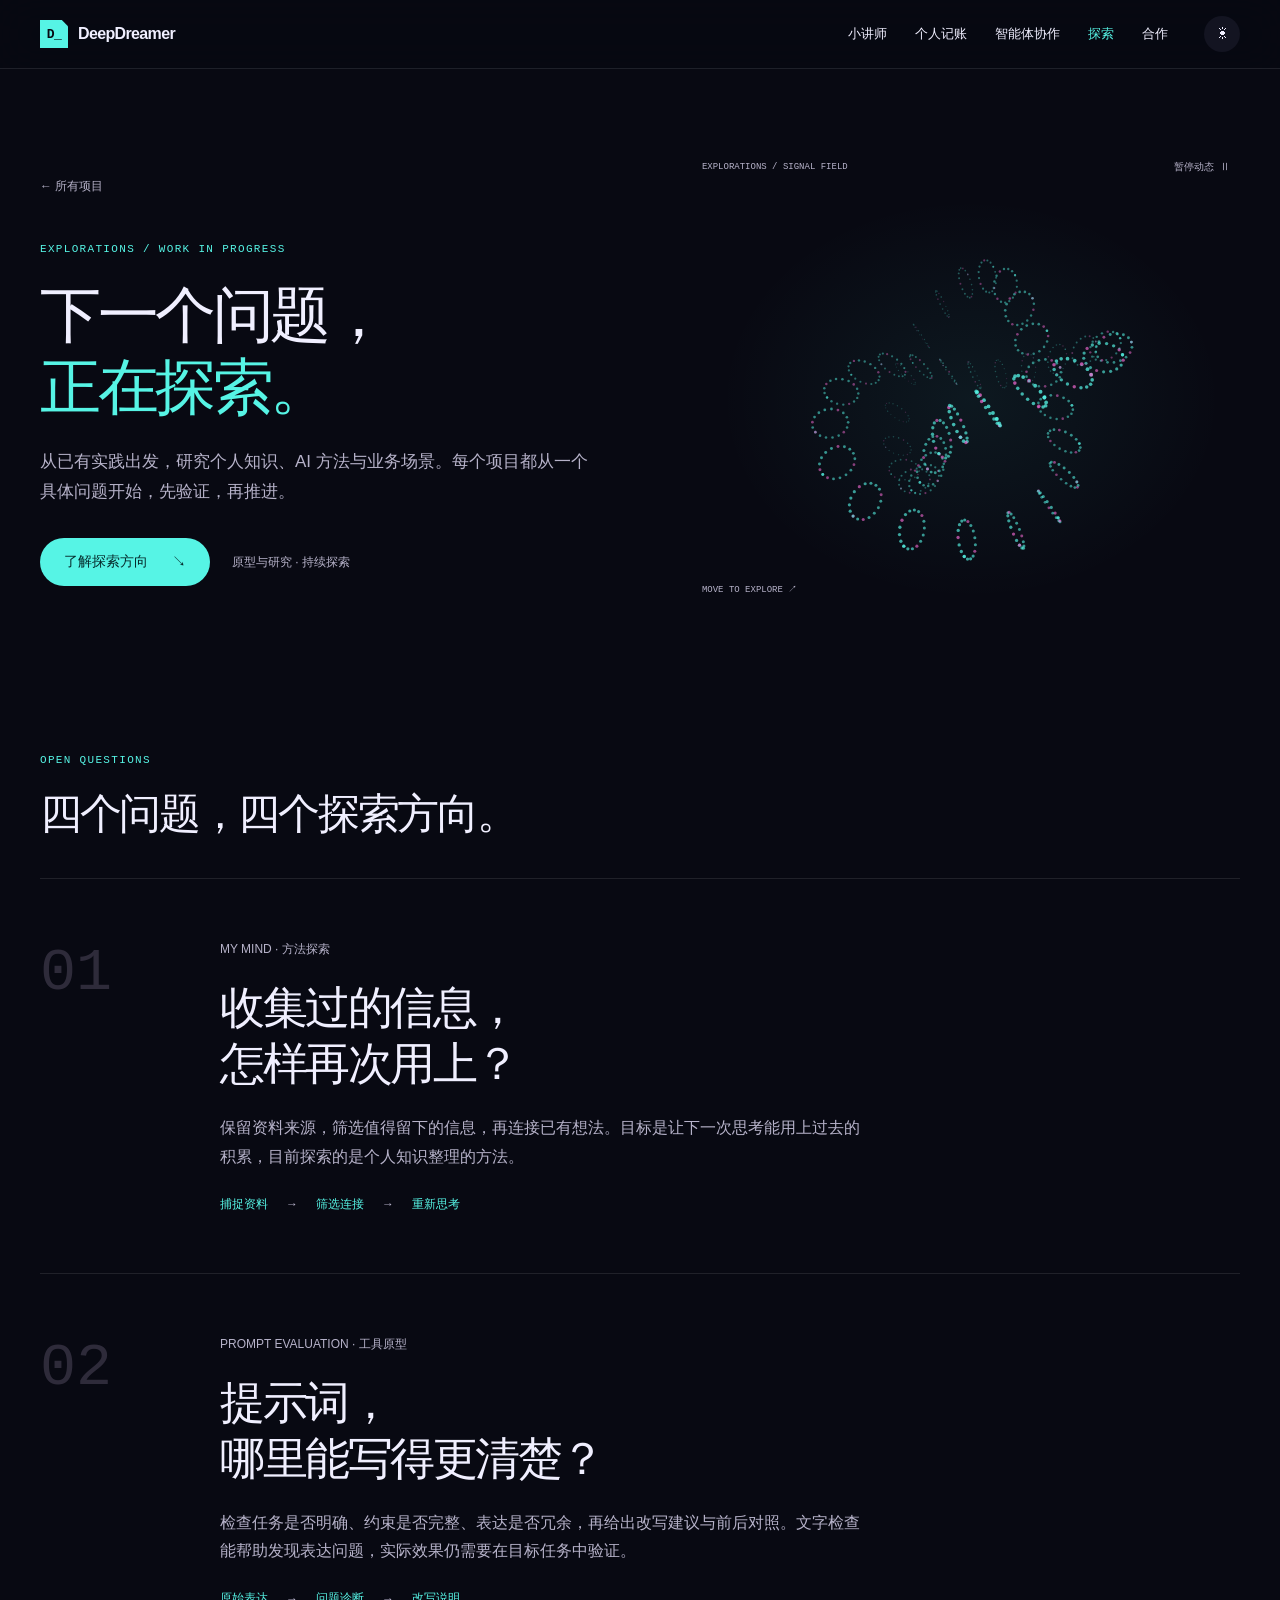
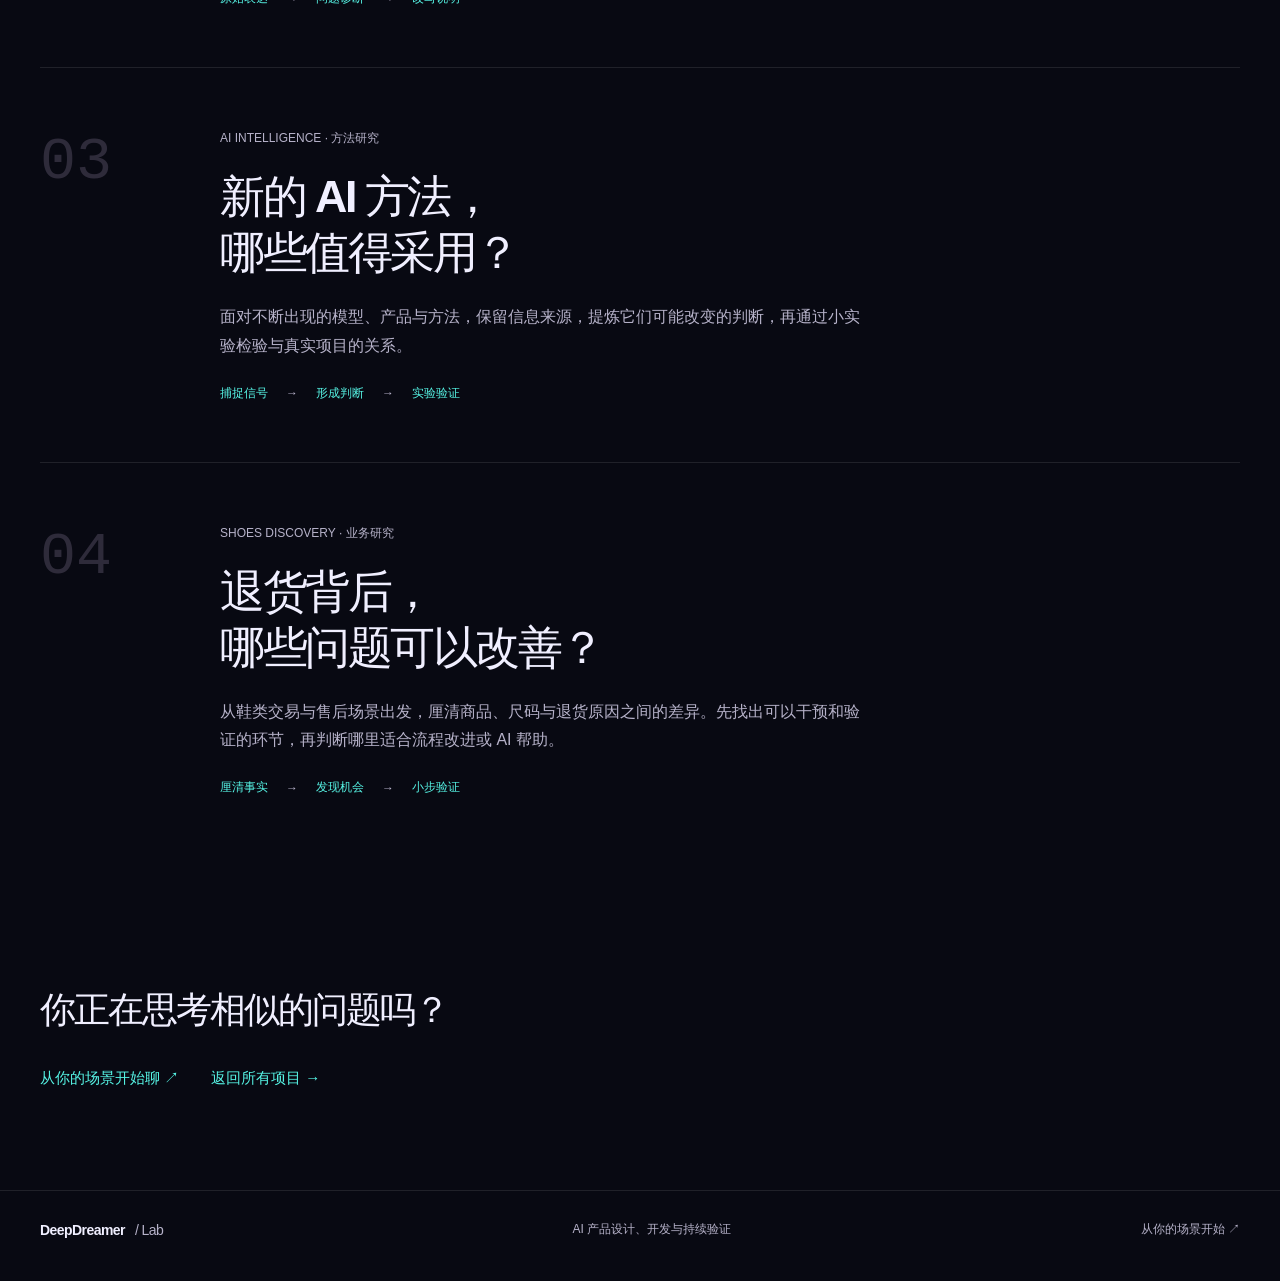
==== explorations.html @ 9520a54f "Make products easy to discover before opening their interactive details Constraint: Keep the showcas" ====
<!doctype html>
<html lang="zh-CN">
<head>
  <meta charset="UTF-8">
  <meta name="viewport" content="width=device-width, initial-scale=1">
  <meta name="theme-color" content="#080912">
  <title>探索 · 下一个问题正在生长 — DeepDreamer</title>
  <meta name="description" content="了解个人知识整理、提示词改写、AI 信息研判与鞋类业务研究的方向和当前阶段。">
  <meta property="og:title" content="探索 · 下一个问题正在生长 — DeepDreamer">
  <meta property="og:description" content="了解个人知识整理、提示词改写、AI 信息研判与鞋类业务研究的方向和当前阶段。">
  <meta property="og:type" content="website">
  <link rel="icon" href="assets/favicon.svg" type="image/svg+xml">
  <link rel="stylesheet" href="assets/site.css">
  <script defer src="assets/site.js"></script>
  <script defer src="assets/field.js"></script>
  <script defer src="assets/demos.js"></script>
</head>
<body class="detail-page exploration-page">
  <a class="skip-link" href="#main">跳到主要内容</a>
  <div id="top-progress" aria-hidden="true"></div>
  <header class="site-header">
    <div class="nav-wrap">
      <a class="brand" href="index.html" aria-label="DeepDreamer 首页"><i class="brand-mark" aria-hidden="true">D_</i><span>DeepDreamer</span></a>
      <nav class="product-nav" aria-label="产品导航"><a href="lecturer.html">小讲师</a><a href="finance.html">个人记账</a><a href="teams.html">智能体协作</a><a href="explorations.html" aria-current="page">探索</a><a href="index.html#contact">合作</a></nav>
      <button class="theme-toggle" data-theme aria-label="切换昼间主题">☀</button>
    </div>
  </header>
  <main id="main" tabindex="-1">
    <section class="detail-hero wrap"><div class="detail-copy"><a class="back-link" href="index.html">← 所有项目</a><span class="eyebrow">EXPLORATIONS / WORK IN PROGRESS</span><h1>下一个问题，<br><em>正在探索。</em></h1><p>从已有实践出发，研究个人知识、AI 方法与业务场景。每个项目都从一个具体问题开始，先验证，再推进。</p><div class="hero-actions"><a class="btn-primary" href="#experience">了解探索方向 <span aria-hidden="true">↘</span></a><span class="status">原型与研究 · 持续探索</span></div></div><div class="field-panel"><div class="field-toolbar"><span>EXPLORATIONS / SIGNAL FIELD</span><button id="motion-toggle" aria-pressed="false">暂停动态 Ⅱ</button></div><div class="field-viewport"><canvas id="field-canvas" data-scene="3" role="img" aria-label="EXPLORATIONS 的动态粒子图形">动态粒子图形</canvas><span class="field-note" aria-hidden="true">MOVE TO EXPLORE ↗</span></div></div></section>    <section class="exploration-list wrap" id="experience"><div class="experience-heading reveal"><span class="eyebrow">OPEN QUESTIONS</span><h2>四个问题，四个探索方向。</h2></div>
      <article class="exploration-item reveal" id="mind"><div class="exploration-number">01</div><div><span class="status">MY MIND · 方法探索</span><h2>收集过的信息，<br>怎样再次用上？</h2><p>保留资料来源，筛选值得留下的信息，再连接已有想法。目标是让下一次思考能用上过去的积累，目前探索的是个人知识整理的方法。</p><div class="exploration-method"><span>捕捉资料</span><i>→</i><span>筛选连接</span><i>→</i><span>重新思考</span></div></div></article>
      <article class="exploration-item reveal" id="prompt"><div class="exploration-number">02</div><div><span class="status">PROMPT EVALUATION · 工具原型</span><h2>提示词，<br>哪里能写得更清楚？</h2><p>检查任务是否明确、约束是否完整、表达是否冗余，再给出改写建议与前后对照。文字检查能帮助发现表达问题，实际效果仍需要在目标任务中验证。</p><div class="exploration-method"><span>原始表达</span><i>→</i><span>问题诊断</span><i>→</i><span>改写说明</span></div></div></article>
      <article class="exploration-item reveal" id="intelligence"><div class="exploration-number">03</div><div><span class="status">AI INTELLIGENCE · 方法研究</span><h2>新的 AI 方法，<br>哪些值得采用？</h2><p>面对不断出现的模型、产品与方法，保留信息来源，提炼它们可能改变的判断，再通过小实验检验与真实项目的关系。</p><div class="exploration-method"><span>捕捉信号</span><i>→</i><span>形成判断</span><i>→</i><span>实验验证</span></div></div></article>
      <article class="exploration-item reveal" id="discovery"><div class="exploration-number">04</div><div><span class="status">SHOES DISCOVERY · 业务研究</span><h2>退货背后，<br>哪些问题可以改善？</h2><p>从鞋类交易与售后场景出发，厘清商品、尺码与退货原因之间的差异。先找出可以干预和验证的环节，再判断哪里适合流程改进或 AI 帮助。</p><div class="exploration-method"><span>厘清事实</span><i>→</i><span>发现机会</span><i>→</i><span>小步验证</span></div></div></article>
    </section>
    <section class="next-step wrap"><h2>你正在思考相似的问题吗？</h2><a class="text-link" href="index.html#contact">从你的场景开始聊 ↗</a><a class="text-link muted" href="index.html">返回所有项目 →</a></section>
  </main>
  <footer class="footer"><div class="wrap"><a class="brand" href="index.html">DeepDreamer<span class="brand-slash"> / Lab</span></a><span>AI 产品设计、开发与持续验证</span><a href="index.html#contact">从你的场景开始 ↗</a></div></footer>
</body>
</html>
---- assets/site.css ----
:root{--paper:#080912;--ink:#f0efff;--muted:#b6b2c9;--acid:#56f4e5;--panel:#131421;--line:#ffffff19;--mono:'SFMono-Regular',Consolas,monospace;color:var(--ink);background:var(--paper);font-family:-apple-system,BlinkMacSystemFont,'PingFang SC','Microsoft YaHei',sans-serif;font-synthesis:none;color-scheme:dark}
*{box-sizing:border-box}body{margin:0}a{color:inherit;text-decoration:none}button,input{font:inherit}button,summary{cursor:pointer}button,a{-webkit-tap-highlight-color:transparent}button:focus-visible,a:focus-visible,summary:focus-visible{outline:3px solid var(--acid);outline-offset:5px}html{scroll-behavior:smooth;scroll-padding-top:100px}h1,h2,h3,h4,p{margin:0}h1,h2,h3,h4{font-weight:680;letter-spacing:-.055em}p{line-height:1.8}em{font-style:normal;color:var(--acid)}[hidden]{display:none!important}::selection{background:#56f4e53a}.wrap{width:min(1200px,calc(100% - 64px));margin-inline:auto}.muted{color:var(--muted)}
.skip-link{position:fixed;z-index:100;left:16px;top:-80px;background:var(--acid);color:#080912;padding:12px}.skip-link:focus{top:12px}.site-header{position:sticky;top:0;z-index:40;background:#080912dc;backdrop-filter:blur(20px);-webkit-backdrop-filter:blur(20px);border-bottom:1px solid var(--line)}.nav-wrap{width:min(1200px,calc(100% - 64px));margin:auto;display:flex;align-items:center;gap:36px;min-height:68px}.brand{display:inline-flex;align-items:center;gap:10px;white-space:nowrap;font-weight:750;font-size:16px;letter-spacing:-.04em}.brand-mark{display:grid;place-items:center;width:28px;height:28px;background:var(--acid);color:#080912;font:700 13px var(--mono);font-style:normal;clip-path:polygon(0 0,78% 0,100% 22%,100% 100%,0 100%)}.brand-slash{color:var(--muted);font-weight:400}.product-nav{display:flex;justify-content:flex-end;gap:28px;flex:1;min-width:0;font-size:13px}.product-nav a{white-space:nowrap;padding:24px 0}.product-nav a:hover,.product-nav a[aria-current]{color:var(--acid)}.theme-toggle{border:0;border-radius:50%;width:36px;height:36px;flex-shrink:0;background:var(--panel);color:var(--ink)}#top-progress{position:fixed;top:0;left:0;width:100%;height:2px;z-index:50;transform:scaleX(0);transform-origin:left;background:linear-gradient(90deg,var(--acid),#ed79cd)}.eyebrow{display:block;font:11px var(--mono);letter-spacing:.12em;color:var(--acid)}.status{display:inline-block;font-size:12px;color:var(--muted);line-height:1.5}.text-link{display:inline-flex;align-items:center;gap:12px;color:var(--acid);font-size:15px;padding:12px 0}.text-link:hover{text-decoration:underline;text-underline-offset:6px}.btn-primary{display:inline-flex;gap:24px;align-items:center;padding:15px 24px;background:var(--acid);color:#062b2c;font-size:14px;font-weight:650;border-radius:999px;transition:transform .2s}.btn-primary:hover{transform:translateY(-2px)}.hero-actions{display:flex;align-items:center;gap:22px;flex-wrap:wrap}.back-link{display:block;font-size:12px;color:var(--muted);margin-bottom:48px}.back-link:hover{color:var(--acid)}
.home-intro{padding:72px 0 58px}.home-intro h1{font-size:clamp(38px,4.8vw,66px);line-height:1.16;margin:20px 0}.home-intro h1 span{color:var(--acid)}.home-intro p{font-size:16px;color:var(--muted)}.showcase{display:grid;grid-template-columns:1fr 1fr;gap:24px}.product-card{position:relative;overflow:hidden;display:flex;flex-direction:column;min-width:0;border-radius:28px}.featured{grid-column:1/-1;display:grid;grid-template-columns:1fr 1fr;min-height:520px}.card-copy{padding:42px 44px 30px;position:relative;z-index:1}.card-copy .status{margin:12px 0 25px}.card-copy h2{font-size:clamp(38px,4.2vw,58px);line-height:1.17}.card-copy p{font-size:16px;margin-top:22px;color:#c9c7dc}.card-cta{display:inline-flex;gap:22px;align-items:center;margin-top:28px;padding:12px 0;color:#56f4e5;font-size:15px}.card-cta:hover span{transform:translate(3px,-3px)}.card-cta span{transition:transform .25s}.lecturer-card{background:radial-gradient(ellipse at 100% 70%,#254f575e,transparent 70%),#121921;color:#f0efff}.teams-card{background:radial-gradient(ellipse at 100% 100%,#53258c77,transparent 75%),#19132a;color:#f0efff}.finance-card{background:#eaf0ef;color:#1d292c}.finance-card .eyebrow,.finance-card .card-cta{color:#00655d}.finance-card .status,.finance-card .card-copy p{color:#506268}.product-visual{position:relative;transition:transform .55s;min-width:0}.product-card:hover .product-visual{transform:translateY(-5px)}.lesson-visual{padding:70px 42px 42px 10px;align-self:center}.visual-label{font:10px var(--mono);color:#9abbbd;display:flex;justify-content:space-between;gap:18px}.equation{font-size:clamp(44px,5vw,70px);font-weight:700;letter-spacing:-.06em;margin:35px 0;color:#e4f2f0;white-space:nowrap}.equation span{color:#56f4e5;font-weight:350}.mini-chat{font-size:16px;line-height:1.7;padding:20px 24px;border-radius:20px;max-width:340px}.mini-chat.student{background:#284349;color:#cdece5;margin-left:auto;width:fit-content}.mini-chat.ai{background:#e8f2ef;color:#23332e;margin-top:14px}.mini-chat.ai span{display:block;font-size:11px;color:#337064;margin-bottom:12px}.visual-foot{display:flex;gap:10px;align-items:center;font-size:12px;color:#9abbbd;margin-top:28px}.visual-foot i{width:6px;height:6px;background:#56f4e5;border-radius:50%}.finance-visual{padding:10px 44px 40px;margin-top:auto}.mini-request{font-size:14px;color:#506268;padding:14px 0}.mini-receipt{background:white;border-radius:18px;padding:25px;box-shadow:0 12px 32px #284d4610}.mini-receipt>span{display:flex;justify-content:space-between;align-items:center;font-size:12px;color:#506268}.mini-receipt i{font-style:normal;background:#edf5f0;border-radius:12px;padding:5px 9px;color:#33705f}.mini-receipt strong{display:block;font-size:46px;letter-spacing:-.055em;margin:18px 0}.mini-confirm{font-size:12px;color:#00655d}.teams-visual{padding:12px 44px 40px;margin-top:auto}.mini-stage{padding:17px 20px;margin-bottom:10px;background:#ffffff08;display:flex;justify-content:space-between;font-size:13px;border-radius:12px;color:#c9c7dc}.mini-stage i{font-style:normal;color:#8cccbf}.mini-stage.current{color:#56f4e5;background:#56f4e515;transform:translateX(12px)}.mini-stage-note{font-size:12px;color:#b6a7ca;margin-top:23px}.explore-teaser{padding:100px 0;display:grid;grid-template-columns:1fr 1fr;align-items:center;gap:48px}.explore-teaser h2{font-size:clamp(32px,3.5vw,46px);margin:20px 0}.explore-teaser p{color:var(--muted);font-size:15px;max-width:390px}.explore-orbit{height:300px;position:relative;display:grid;place-items:center;background:radial-gradient(ellipse,#68378535,transparent 68%)}.explore-orbit i{font:90px var(--mono);font-style:normal;color:#b37fe0}.explore-orbit span{position:absolute;font:11px var(--mono);letter-spacing:.1em;color:var(--muted)}.explore-orbit span:nth-child(1){top:15%;left:22%}.explore-orbit span:nth-child(2){top:29%;right:5%}.explore-orbit span:nth-child(3){bottom:22%;left:6%}.explore-orbit span:nth-child(4){bottom:13%;right:18%}
.closing{padding:88px 0;background:radial-gradient(ellipse at 20% 100%,#5f25652e,transparent 68%)}.closing h2{font-size:clamp(34px,4.4vw,58px);line-height:1.25;margin:22px 0}.closing p{font-size:15px;color:var(--muted);max-width:490px}.contact-brief{margin-top:28px;max-width:540px}.contact-brief summary{padding:12px 0;font-size:15px;font-weight:600;list-style-position:inside}.contact-brief ol{padding-left:23px;color:var(--muted);font-size:14px;line-height:2;margin-top:20px}.footer{padding:30px 0 42px;border-top:1px solid var(--line)}.footer>.wrap{display:flex;justify-content:space-between;align-items:center;gap:20px;font-size:12px;color:var(--muted)}.footer .brand{font-size:14px;color:var(--ink)}
.detail-hero{display:grid;grid-template-columns:1.1fr 1fr;gap:70px;padding:56px 0 80px;align-items:center;min-height:650px}.detail-hero h1{font-size:clamp(45px,4.8vw,68px);line-height:1.17;margin:24px 0}.detail-copy>p{font-size:17px;color:var(--muted);max-width:550px}.detail-copy .hero-actions{margin-top:30px}.field-panel{min-width:0;position:relative}.field-toolbar{display:flex;justify-content:space-between;align-items:center;gap:12px;font:9px var(--mono);color:var(--muted)}.field-toolbar button{background:none;border:0;color:var(--muted);font:10px var(--mono);padding:10px}.field-viewport{position:relative;height:430px;overflow:hidden;background:radial-gradient(ellipse,#56f4e511,transparent 66%)}#field-canvas{display:block;width:100%;height:100%;touch-action:pan-y}.field-note{position:absolute;bottom:18px;left:0;font:9px var(--mono);color:var(--muted)}.context-section{padding:65px 0 80px;border-top:1px solid var(--line)}.context-section>h2{font-size:clamp(28px,3.5vw,42px);margin:20px 0 45px}.benefits{display:grid;grid-template-columns:repeat(3,1fr);gap:48px}.benefit-number{font:11px var(--mono);color:var(--acid)}.benefits h3{font-size:23px;margin:16px 0 12px}.benefits p{color:var(--muted);font-size:15px}.chapter{padding:38px 0 90px}.experience-heading{margin-bottom:36px}.experience-heading h2{font-size:clamp(28px,3.5vw,42px);margin:20px 0 12px}.experience-heading p{color:var(--muted);font-size:15px}.demo-shell{background:#f5f5f7;color:#1d1d1f;border-radius:24px;overflow:hidden;color-scheme:light;box-shadow:0 24px 80px #0003}.demo-top{display:flex;align-items:center;gap:18px;background:#ececf0;color:#63636b;padding:17px 30px;font-size:12px}.demo-dots{display:flex;gap:5px}.demo-dots i{width:6px;height:6px;background:#b7b7c4;border-radius:50%}.replay{margin-left:auto;background:transparent;border:0;color:#51515b;font-size:12px;padding:6px}.demo-shell button:focus-visible{outline:3px solid #0071e3;outline-offset:3px}.demo-eyebrow{font-size:12px;color:#63636b}.demo-heading{font-size:30px;margin:10px 0}.demo-note{font-size:14px;color:#51515b}.finance-main{padding:32px 36px 36px}.demo-controls{display:flex;align-items:center;flex-wrap:wrap;gap:18px;margin-top:25px}.control-label{font-size:15px;font-weight:600}.preset-row{display:flex;gap:8px;flex-wrap:wrap}.preset{min-height:44px;padding:10px 18px;font-size:14px;border:1px solid #c4c4ce;border-radius:24px;background:#fff;color:#36363c}.preset.active,.preset:hover{background:#1d1d1f;border-color:#1d1d1f;color:#fff}.finance-stage{display:grid;grid-template-columns:1fr 1fr;gap:32px;margin-top:28px}.chat-card{padding:20px 0}.chat-label{font-size:12px;color:#63636b;margin-bottom:16px}.chat-bubble{background:#e5e5ee;color:#252532;padding:18px 22px;font-size:18px;border-radius:18px 18px 4px 18px}.chat-response{display:flex;gap:14px;margin-top:26px;font-size:16px;line-height:1.75;color:#51515b}.chat-avatar{color:#00706b}.receipt{background:white;padding:25px 28px;border-radius:16px}.receipt-top{display:flex;justify-content:space-between;align-items:center;gap:12px;color:#51515b;font-size:14px}.receipt-top strong{background:#e6f2ef;color:#00645e;font-size:12px;padding:6px 9px;border-radius:8px}.receipt-amount{font-size:45px;margin:18px 0;letter-spacing:-.06em}.receipt-grid{display:grid;grid-template-columns:1fr 1fr;gap:18px;margin-bottom:25px}.receipt-grid span{display:block;color:#63636b;font-size:12px;margin-bottom:6px}.receipt-grid b{font-size:15px;font-weight:550}.confirm{width:100%;min-height:46px;background:#0066cc;color:white;font-size:15px;border:0;border-radius:24px}.confirm:hover{background:#0054aa}.confirm.done{background:#e1f2e8;color:#17613b}.demo-caption{display:flex;justify-content:space-between;gap:24px;font-size:12px;color:var(--muted);line-height:1.8;margin-top:20px}.demo-caption b{font-weight:500;color:var(--ink)}
.teaching-demo{display:grid;grid-template-columns:36% 64%}.lesson-side{padding:34px;background:#eaeaf0}.lesson-tag{font-size:13px;color:#51515b}.lesson-title{font-size:25px;line-height:1.4;margin:24px 0 15px}.math-card{padding:20px 0}.math-main{font-size:37px;letter-spacing:-.055em}.math-copy{font-size:14px;color:#51515b;margin-top:14px;line-height:1.8}.lesson-meta{display:flex;gap:14px;font-size:12px;color:#51515b;margin-top:20px}.lesson-main{padding:30px 34px}.lesson-progress{display:flex;justify-content:space-between;gap:12px;font-size:14px;color:#51515b}.lesson-progress strong{font-size:14px;color:#00645e}.progress-track{height:3px;background:#dfdfe7;margin-top:16px;border-radius:5px}.progress-track i{display:block;height:100%;width:20%;background:#008077;transition:width .3s}.dialog{display:flex;flex-direction:column;gap:16px;margin-top:24px;max-height:360px;overflow-y:auto;scrollbar-width:thin}.msg{padding:15px 18px;font-size:16px;line-height:1.75;border-radius:16px}.msg.ai{background:white;color:#252532}.msg.student{background:#e0efed;color:#184943;margin-left:40px}.lesson-options{margin-top:24px}.option-heading{font-size:14px;font-weight:600;color:#51515b;margin-bottom:13px}.lesson-options button{display:block;width:100%;text-align:left;min-height:46px;background:white;color:#174c7f;border:1px solid #b4c7d9;border-radius:12px;font-size:15px;padding:12px 16px;margin-top:9px}.lesson-options button:hover,.lesson-options button.reset{background:#e1edf9;color:#004b96;border-color:#0066cc}
.team-gallery{padding:28px 32px 32px}.team-rail{display:grid;grid-template-columns:repeat(5,1fr);gap:8px;margin-bottom:24px}.team-step{background:#e5e5eb;color:#44444c;border:0;border-radius:12px;padding:16px 12px;min-height:52px;font-size:15px}.team-step.active{background:#0066cc;color:white}.gallery-clip{overflow-x:auto;overscroll-behavior-x:contain;scroll-snap-type:x mandatory;scrollbar-width:thin;padding-bottom:12px}.gallery-track{display:flex;gap:20px;align-items:stretch}.stage-card{flex:0 0 70%;min-width:0;background:white;border-radius:20px;padding:30px;scroll-snap-align:center;display:flex;flex-direction:column;opacity:.7;transition:opacity .3s}.stage-card.is-active{opacity:1}.stage-label{font:11px var(--mono);letter-spacing:.1em;color:#506b7e}.stage-card h4{font-size:30px;line-height:1.25;margin:20px 0 16px}.stage-card>p{font-size:16px;line-height:1.8;color:#51515b;margin-bottom:28px;max-width:400px}.evidence{margin-top:auto;background:#f5f5f7;border-radius:14px;padding:24px}.evidence strong{display:block;font-size:13px;color:#51515b;margin-bottom:18px;font-weight:500}.evidence-row{display:flex;gap:12px;font-size:15px;color:#44444c;line-height:1.6;margin-top:10px}.evidence-row i{color:#00726a;font-style:normal}.gallery-meter{display:flex;align-items:center;gap:28px;margin-top:18px}.gallery-meter-label{font-size:11px;color:#63636b}.gallery-progress{flex:1;background:#dfdfe7;height:3px}.gallery-progress i{display:block;background:#0066cc;height:100%;transform:scaleX(0);transform-origin:left}.boundary{display:grid;grid-template-columns:1fr 1fr;gap:80px;padding:65px 0;border-top:1px solid var(--line)}.boundary h2{font-size:clamp(28px,3vw,38px);line-height:1.3;margin:20px 0}.boundary p{color:var(--muted);font-size:15px}.boundary ul{list-style:none;padding:0;margin:42px 0 0}.boundary li{padding:16px 0;border-bottom:1px solid var(--line);color:var(--muted);font-size:14px;line-height:1.8}.boundary li:before{content:'↗';color:var(--acid);margin-right:12px}.next-step{padding:70px 0 90px}.next-step h2{font-size:clamp(24px,3vw,36px);margin-bottom:22px}.next-step .text-link{margin-right:32px}.exploration-list{padding:35px 0 60px}.exploration-item{display:grid;grid-template-columns:120px 1fr;gap:60px;padding:60px 0;border-top:1px solid var(--line)}.exploration-number{font:60px var(--mono);color:#69607866}.exploration-item h2{font-size:clamp(30px,3.5vw,45px);line-height:1.25;margin:22px 0}.exploration-item p{color:var(--muted);font-size:16px;max-width:640px}.exploration-method{display:flex;align-items:center;flex-wrap:wrap;gap:18px;margin-top:24px;font-size:12px;color:var(--acid)}.exploration-method i{font-style:normal;color:var(--muted)}
/* The default content remains readable when JavaScript is unavailable. */
@media(prefers-reduced-motion:no-preference){.js .reveal{opacity:0;transform:translateY(20px);transition:opacity .65s,transform .65s}.js .reveal.visible{opacity:1;transform:none}}
html.theme-day{--paper:#f8f9fa;--ink:#1d2430;--muted:#58616e;--acid:#00756e;--panel:#e9eeee;--line:#1d243019;color-scheme:light}html.theme-day .site-header{background:#f8f9fadc}html.theme-day .skip-link,html.theme-day .brand-mark{color:white}html.theme-day .btn-primary{background:#00756e;color:white}html.theme-day .closing{background:radial-gradient(ellipse at 20% 100%,#c9c0ef44,transparent 70%)}html.theme-day .field-viewport{background:radial-gradient(ellipse,#00756e12,transparent 66%)}html.theme-day .lecturer-card .eyebrow,html.theme-day .teams-card .eyebrow{color:#56f4e5}html.theme-day .lecturer-card .status,html.theme-day .teams-card .status{color:#c9c7dc}
@media(max-width:900px){.nav-wrap{gap:22px}.product-nav{gap:18px;font-size:12px}.detail-hero{gap:32px;min-height:550px}.detail-hero h1{font-size:48px}.field-viewport{height:340px}.featured{grid-template-columns:1fr 1fr}.card-copy{padding:32px}.lesson-visual{padding:50px 30px 35px 0}.equation{font-size:48px}.benefits{gap:26px}.boundary{gap:40px}.stage-card{flex-basis:85%}.finance-visual,.teams-visual{padding-inline:32px}.exploration-item{grid-template-columns:80px 1fr;gap:32px}}
@media(max-width:650px){html{scroll-padding-top:128px}.wrap,.nav-wrap{width:calc(100% - 36px)}.nav-wrap{display:grid;grid-template-columns:1fr 36px;gap:0 18px;padding-top:12px}.brand{font-size:14px}.theme-toggle{width:32px;height:32px;justify-self:end;grid-column:2;grid-row:1}.product-nav{grid-row:2;grid-column:1/-1;justify-content:flex-start;overflow-x:auto;gap:25px;scrollbar-width:none;width:100%;font-size:12px}.product-nav a{padding:16px 0}.home-intro{padding:42px 0 36px}.home-intro h1{font-size:40px;line-height:1.2}.home-intro h1 span{display:block;margin-top:5px}.home-intro p{font-size:14px}.eyebrow{font-size:9px}.showcase{grid-template-columns:1fr;gap:18px}.product-card{border-radius:22px}.featured{display:flex;min-height:0}.card-copy{padding:30px 28px 20px}.card-copy .status{margin:12px 0 20px}.card-copy h2{font-size:42px}.card-copy p{font-size:15px;margin-top:18px}.card-cta{margin-top:18px}.lesson-visual{align-self:auto;padding:22px 28px 32px}.equation{font-size:48px;margin:24px 0}.mini-chat{font-size:15px;padding:17px 20px}.mini-chat.ai{max-width:270px}.finance-visual,.teams-visual{padding:10px 28px 30px}.explore-teaser{padding:66px 0;display:block}.explore-orbit{height:220px;margin-top:30px}.explore-teaser h2{font-size:36px}.closing{padding:64px 0}.closing h2{font-size:35px}.closing p{font-size:14px}.footer{padding-bottom:30px}.footer>.wrap{flex-wrap:wrap;gap:18px;font-size:11px}.footer>.wrap>span{width:100%;order:3}.detail-hero{display:block;padding:28px 0 55px;min-height:0}.back-link{margin-bottom:32px}.detail-hero h1{font-size:43px;margin:20px 0}.detail-copy>p{font-size:15px}.detail-copy .hero-actions{gap:18px}.field-panel{margin-top:38px}.field-viewport{height:260px}.context-section{padding:45px 0}.context-section>h2{font-size:30px;margin-bottom:32px}.benefits{grid-template-columns:1fr;gap:30px}.benefits h3{font-size:22px;margin:12px 0 8px}.benefits p{font-size:14px}.chapter{padding:25px 0 55px}.experience-heading h2{font-size:29px}.experience-heading p{font-size:14px}.demo-shell{border-radius:18px}.demo-top{padding:14px 16px;gap:9px;font-size:10px}.demo-dots{display:none}.replay{font-size:10px;padding:6px 0}.finance-main{padding:24px 18px}.demo-heading{font-size:26px}.demo-controls{gap:12px}.preset-row{gap:6px}.preset{font-size:12px;padding-inline:12px}.finance-stage{grid-template-columns:1fr;gap:18px}.chat-card{padding:8px 0}.chat-bubble{font-size:16px}.chat-response{font-size:15px;margin-top:20px}.receipt{padding:22px}.receipt-amount{font-size:40px}.demo-caption{display:block;font-size:11px}.demo-caption b{display:block;margin-top:6px}.teaching-demo{display:block}.lesson-side{padding:24px}.lesson-title{font-size:23px;margin:18px 0 10px}.math-card{padding:12px 0}.math-main{font-size:32px}.lesson-meta{display:none}.lesson-main{padding:24px 18px}.lesson-progress,.lesson-progress strong{font-size:12px}.msg{font-size:14px}.lesson-options button{font-size:14px}.option-heading{font-size:12px}.team-gallery{padding:18px 14px 22px}.team-rail{gap:4px;margin-bottom:18px}.team-step{font-size:12px;padding:12px 4px;min-height:44px;border-radius:8px}.gallery-track{gap:12px}.stage-card{flex-basis:100%;padding:22px}.stage-card h4{font-size:27px}.stage-card>p{font-size:14px;margin-bottom:22px}.evidence{padding:19px}.evidence-row{font-size:13px}.gallery-meter{gap:16px}.gallery-meter-label{font-size:10px}.boundary{display:block;padding:40px 0}.boundary h2{font-size:29px}.boundary p{font-size:14px}.boundary ul{margin-top:24px}.next-step{padding:45px 0 65px}.next-step h2{font-size:27px}.next-step .text-link{display:flex;width:fit-content;margin:0}.exploration-list{padding:20px 0 30px}.exploration-item{grid-template-columns:35px 1fr;gap:18px;padding:38px 0}.exploration-number{font-size:25px;margin-top:3px}.exploration-item h2{font-size:30px}.exploration-item p{font-size:14px}.exploration-method{gap:10px;font-size:10px}.contact-brief summary{font-size:14px}}
@media(prefers-reduced-motion:reduce){html{scroll-behavior:auto}*,*::before,*::after{animation:none!important;transition:none!important}.product-card:hover .product-visual{transform:none}.btn-primary:hover{transform:none}}
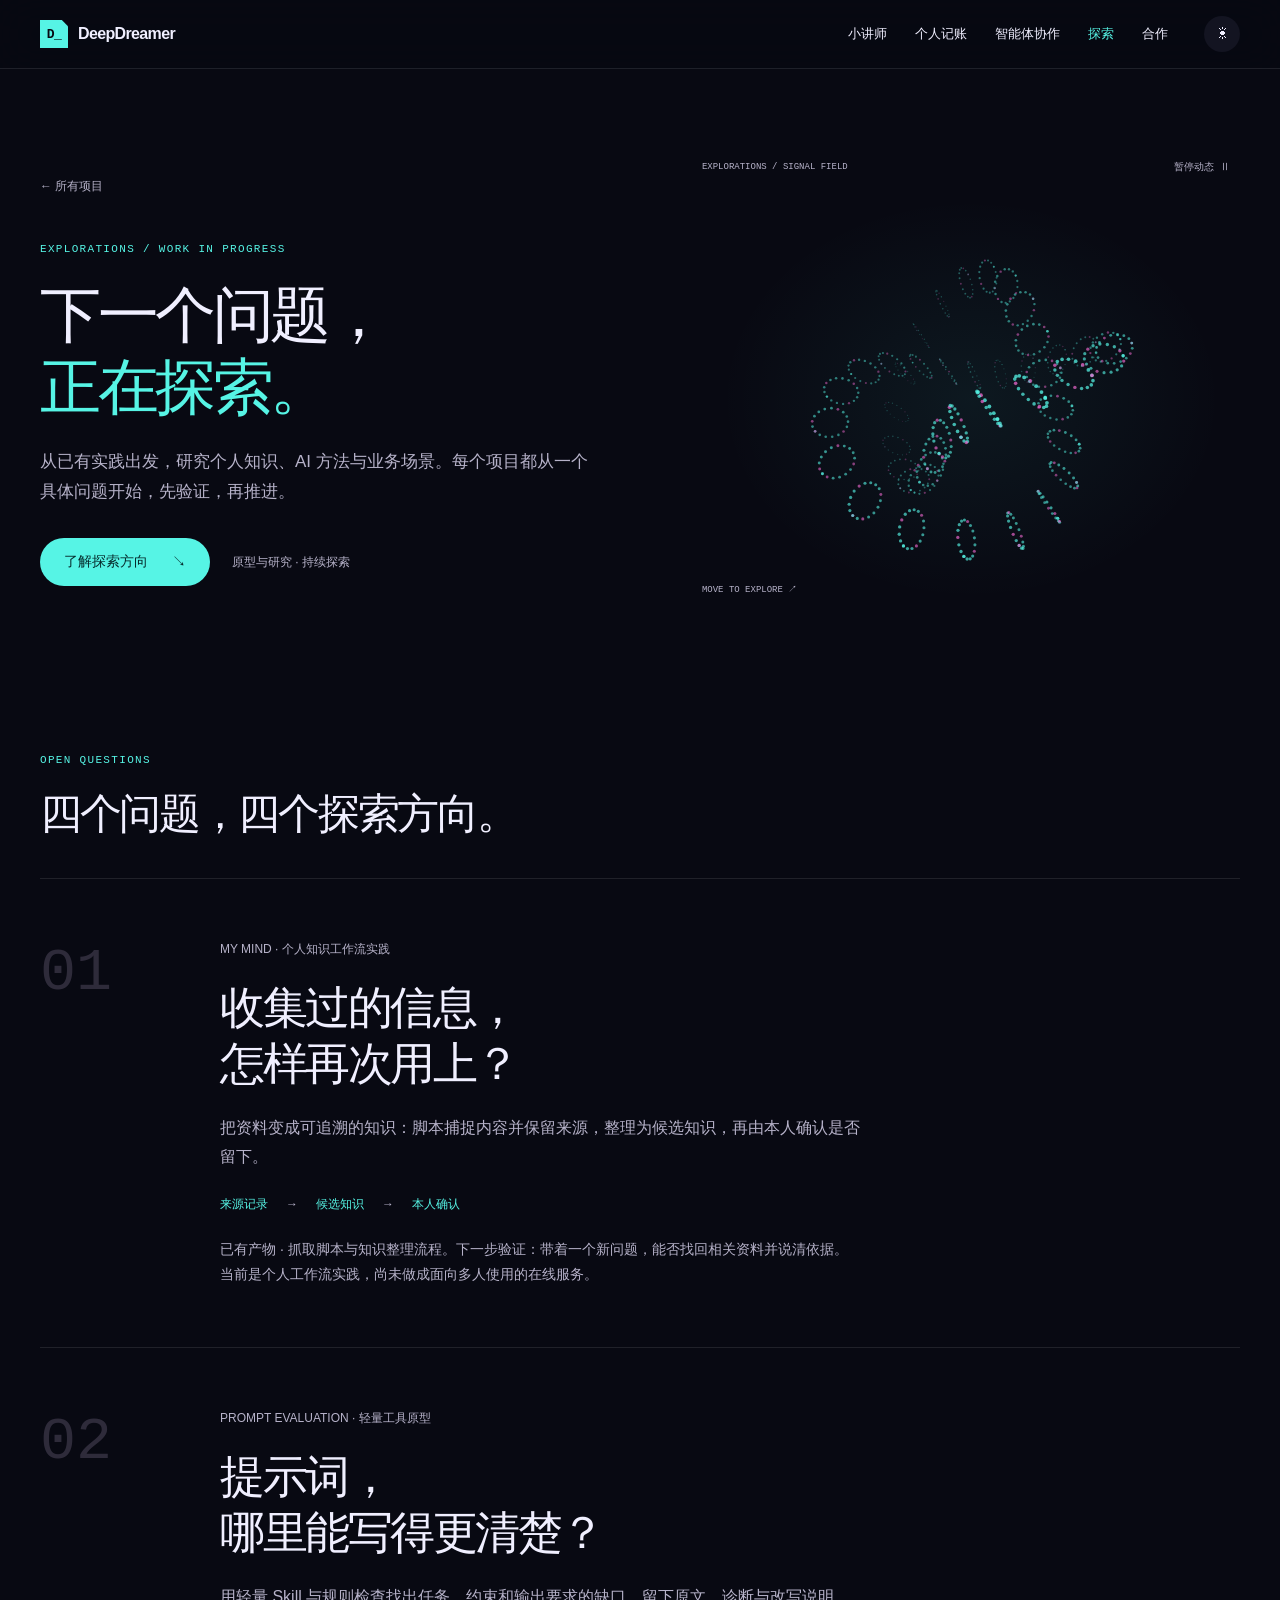
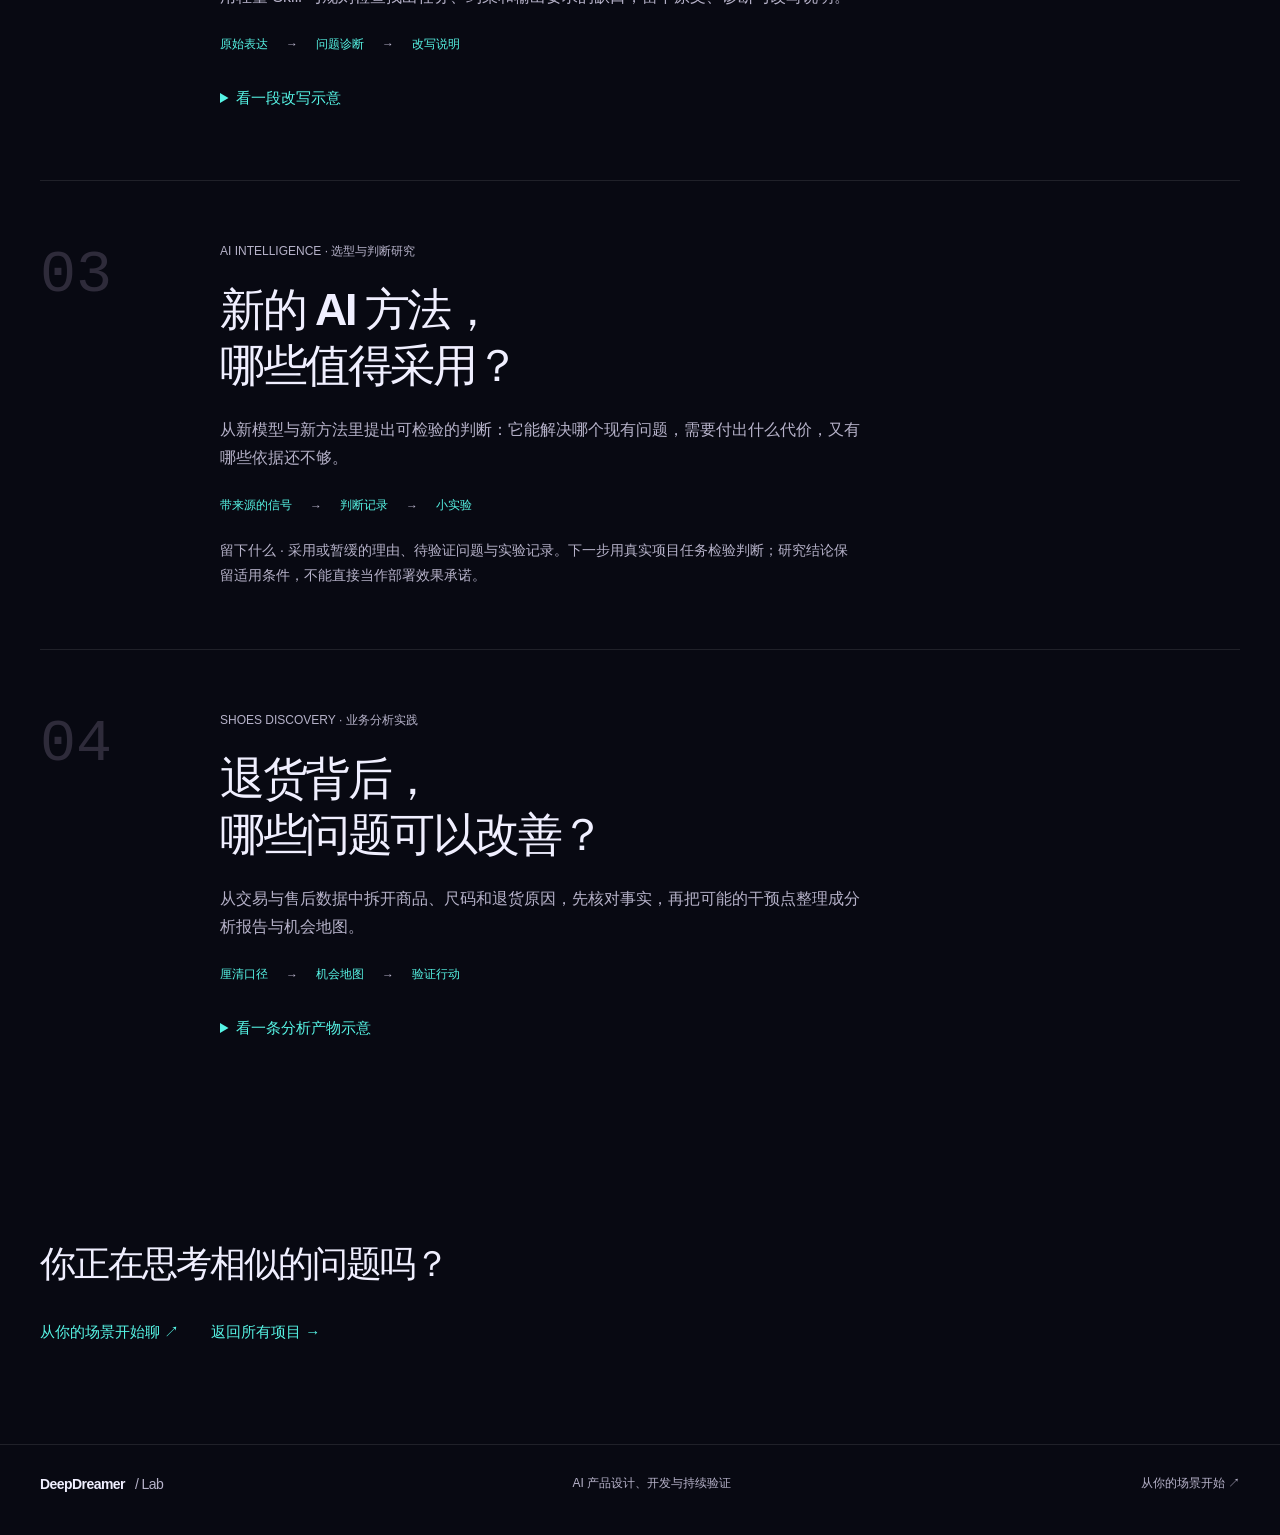
==== commit b6adcfb1: "Help prospective clients see concrete outcomes and honest product stages Constraint: Preserve the ex" ====
--- a/explorations.html
+++ b/explorations.html
@@ -27,10 +27,10 @@
   </header>
   <main id="main" tabindex="-1">
     <section class="detail-hero wrap"><div class="detail-copy"><a class="back-link" href="index.html">← 所有项目</a><span class="eyebrow">EXPLORATIONS / WORK IN PROGRESS</span><h1>下一个问题，<br><em>正在探索。</em></h1><p>从已有实践出发，研究个人知识、AI 方法与业务场景。每个项目都从一个具体问题开始，先验证，再推进。</p><div class="hero-actions"><a class="btn-primary" href="#experience">了解探索方向 <span aria-hidden="true">↘</span></a><span class="status">原型与研究 · 持续探索</span></div></div><div class="field-panel"><div class="field-toolbar"><span>EXPLORATIONS / SIGNAL FIELD</span><button id="motion-toggle" aria-pressed="false">暂停动态 Ⅱ</button></div><div class="field-viewport"><canvas id="field-canvas" data-scene="3" role="img" aria-label="EXPLORATIONS 的动态粒子图形">动态粒子图形</canvas><span class="field-note" aria-hidden="true">MOVE TO EXPLORE ↗</span></div></div></section>    <section class="exploration-list wrap" id="experience"><div class="experience-heading reveal"><span class="eyebrow">OPEN QUESTIONS</span><h2>四个问题，四个探索方向。</h2></div>
-      <article class="exploration-item reveal" id="mind"><div class="exploration-number">01</div><div><span class="status">MY MIND · 方法探索</span><h2>收集过的信息，<br>怎样再次用上？</h2><p>保留资料来源，筛选值得留下的信息，再连接已有想法。目标是让下一次思考能用上过去的积累，目前探索的是个人知识整理的方法。</p><div class="exploration-method"><span>捕捉资料</span><i>→</i><span>筛选连接</span><i>→</i><span>重新思考</span></div></div></article>
-      <article class="exploration-item reveal" id="prompt"><div class="exploration-number">02</div><div><span class="status">PROMPT EVALUATION · 工具原型</span><h2>提示词，<br>哪里能写得更清楚？</h2><p>检查任务是否明确、约束是否完整、表达是否冗余，再给出改写建议与前后对照。文字检查能帮助发现表达问题，实际效果仍需要在目标任务中验证。</p><div class="exploration-method"><span>原始表达</span><i>→</i><span>问题诊断</span><i>→</i><span>改写说明</span></div></div></article>
-      <article class="exploration-item reveal" id="intelligence"><div class="exploration-number">03</div><div><span class="status">AI INTELLIGENCE · 方法研究</span><h2>新的 AI 方法，<br>哪些值得采用？</h2><p>面对不断出现的模型、产品与方法，保留信息来源，提炼它们可能改变的判断，再通过小实验检验与真实项目的关系。</p><div class="exploration-method"><span>捕捉信号</span><i>→</i><span>形成判断</span><i>→</i><span>实验验证</span></div></div></article>
-      <article class="exploration-item reveal" id="discovery"><div class="exploration-number">04</div><div><span class="status">SHOES DISCOVERY · 业务研究</span><h2>退货背后，<br>哪些问题可以改善？</h2><p>从鞋类交易与售后场景出发，厘清商品、尺码与退货原因之间的差异。先找出可以干预和验证的环节，再判断哪里适合流程改进或 AI 帮助。</p><div class="exploration-method"><span>厘清事实</span><i>→</i><span>发现机会</span><i>→</i><span>小步验证</span></div></div></article>
+      <article class="exploration-item reveal" id="mind"><div class="exploration-number">01</div><div><span class="status">MY MIND · 个人知识工作流实践</span><h2>收集过的信息，<br>怎样再次用上？</h2><p>把资料变成可追溯的知识：脚本捕捉内容并保留来源，整理为候选知识，再由本人确认是否留下。</p><div class="exploration-method"><span>来源记录</span><i>→</i><span>候选知识</span><i>→</i><span>本人确认</span></div><p><strong>已有产物</strong> · 抓取脚本与知识整理流程。下一步验证：带着一个新问题，能否找回相关资料并说清依据。当前是个人工作流实践，尚未做成面向多人使用的在线服务。</p></div></article>
+      <article class="exploration-item reveal" id="prompt"><div class="exploration-number">02</div><div><span class="status">PROMPT EVALUATION · 轻量工具原型</span><h2>提示词，<br>哪里能写得更清楚？</h2><p>用轻量 Skill 与规则检查找出任务、约束和输出要求的缺口，留下原文、诊断与改写说明。</p><div class="exploration-method"><span>原始表达</span><i>→</i><span>问题诊断</span><i>→</i><span>改写说明</span></div><details class="sample-detail"><summary>看一段改写示意</summary><p><strong>原文</strong> · “帮我总结这篇文章。”</p><p><strong>诊断</strong> · 没有说明给谁看，也没有约定长度和重点。</p><p><strong>改写</strong> · “给初次了解这个主题的同事总结这篇文章。列出三个核心观点，每点一句，并标出文中尚未解决的问题。”</p><p>这是虚构的表达示例。规则评分帮助检查文字；下一步需要在同一批目标任务上比较输出，才能判断改写有没有用。</p></details></div></article>
+      <article class="exploration-item reveal" id="intelligence"><div class="exploration-number">03</div><div><span class="status">AI INTELLIGENCE · 选型与判断研究</span><h2>新的 AI 方法，<br>哪些值得采用？</h2><p>从新模型与新方法里提出可检验的判断：它能解决哪个现有问题，需要付出什么代价，又有哪些依据还不够。</p><div class="exploration-method"><span>带来源的信号</span><i>→</i><span>判断记录</span><i>→</i><span>小实验</span></div><p><strong>留下什么</strong> · 采用或暂缓的理由、待验证问题与实验记录。下一步用真实项目任务检验判断；研究结论保留适用条件，不能直接当作部署效果承诺。</p></div></article>
+      <article class="exploration-item reveal" id="discovery"><div class="exploration-number">04</div><div><span class="status">SHOES DISCOVERY · 业务分析实践</span><h2>退货背后，<br>哪些问题可以改善？</h2><p>从交易与售后数据中拆开商品、尺码和退货原因，先核对事实，再把可能的干预点整理成分析报告与机会地图。</p><div class="exploration-method"><span>厘清口径</span><i>→</i><span>机会地图</span><i>→</i><span>验证行动</span></div><details class="sample-detail"><summary>看一条分析产物示意</summary><p><strong>现象</strong> · 某类商品出现了集中的尺码反馈。</p><p><strong>先核对</strong> · 反馈标签是否一致？是否混入不同批次、渠道或样本量差异？</p><p><strong>可验证行动</strong> · 在小范围补充尺码说明，比较修改前后同口径的反馈。</p><p>这是匿名虚构示意，不含客户数据。已有产物是业务分析报告与机会地图；下一步验证具体行动的效果，当前尚未做成自动经营的 Agent 产品。</p></details></div></article>
     </section>
     <section class="next-step wrap"><h2>你正在思考相似的问题吗？</h2><a class="text-link" href="index.html#contact">从你的场景开始聊 ↗</a><a class="text-link muted" href="index.html">返回所有项目 →</a></section>
   </main>
--- a/assets/site.css
+++ b/assets/site.css
@@ -12,3 +12,7 @@
 @media(max-width:900px){.nav-wrap{gap:22px}.product-nav{gap:18px;font-size:12px}.detail-hero{gap:32px;min-height:550px}.detail-hero h1{font-size:48px}.field-viewport{height:340px}.featured{grid-template-columns:1fr 1fr}.card-copy{padding:32px}.lesson-visual{padding:50px 30px 35px 0}.equation{font-size:48px}.benefits{gap:26px}.boundary{gap:40px}.stage-card{flex-basis:85%}.finance-visual,.teams-visual{padding-inline:32px}.exploration-item{grid-template-columns:80px 1fr;gap:32px}}
 @media(max-width:650px){html{scroll-padding-top:128px}.wrap,.nav-wrap{width:calc(100% - 36px)}.nav-wrap{display:grid;grid-template-columns:1fr 36px;gap:0 18px;padding-top:12px}.brand{font-size:14px}.theme-toggle{width:32px;height:32px;justify-self:end;grid-column:2;grid-row:1}.product-nav{grid-row:2;grid-column:1/-1;justify-content:flex-start;overflow-x:auto;gap:25px;scrollbar-width:none;width:100%;font-size:12px}.product-nav a{padding:16px 0}.home-intro{padding:42px 0 36px}.home-intro h1{font-size:40px;line-height:1.2}.home-intro h1 span{display:block;margin-top:5px}.home-intro p{font-size:14px}.eyebrow{font-size:9px}.showcase{grid-template-columns:1fr;gap:18px}.product-card{border-radius:22px}.featured{display:flex;min-height:0}.card-copy{padding:30px 28px 20px}.card-copy .status{margin:12px 0 20px}.card-copy h2{font-size:42px}.card-copy p{font-size:15px;margin-top:18px}.card-cta{margin-top:18px}.lesson-visual{align-self:auto;padding:22px 28px 32px}.equation{font-size:48px;margin:24px 0}.mini-chat{font-size:15px;padding:17px 20px}.mini-chat.ai{max-width:270px}.finance-visual,.teams-visual{padding:10px 28px 30px}.explore-teaser{padding:66px 0;display:block}.explore-orbit{height:220px;margin-top:30px}.explore-teaser h2{font-size:36px}.closing{padding:64px 0}.closing h2{font-size:35px}.closing p{font-size:14px}.footer{padding-bottom:30px}.footer>.wrap{flex-wrap:wrap;gap:18px;font-size:11px}.footer>.wrap>span{width:100%;order:3}.detail-hero{display:block;padding:28px 0 55px;min-height:0}.back-link{margin-bottom:32px}.detail-hero h1{font-size:43px;margin:20px 0}.detail-copy>p{font-size:15px}.detail-copy .hero-actions{gap:18px}.field-panel{margin-top:38px}.field-viewport{height:260px}.context-section{padding:45px 0}.context-section>h2{font-size:30px;margin-bottom:32px}.benefits{grid-template-columns:1fr;gap:30px}.benefits h3{font-size:22px;margin:12px 0 8px}.benefits p{font-size:14px}.chapter{padding:25px 0 55px}.experience-heading h2{font-size:29px}.experience-heading p{font-size:14px}.demo-shell{border-radius:18px}.demo-top{padding:14px 16px;gap:9px;font-size:10px}.demo-dots{display:none}.replay{font-size:10px;padding:6px 0}.finance-main{padding:24px 18px}.demo-heading{font-size:26px}.demo-controls{gap:12px}.preset-row{gap:6px}.preset{font-size:12px;padding-inline:12px}.finance-stage{grid-template-columns:1fr;gap:18px}.chat-card{padding:8px 0}.chat-bubble{font-size:16px}.chat-response{font-size:15px;margin-top:20px}.receipt{padding:22px}.receipt-amount{font-size:40px}.demo-caption{display:block;font-size:11px}.demo-caption b{display:block;margin-top:6px}.teaching-demo{display:block}.lesson-side{padding:24px}.lesson-title{font-size:23px;margin:18px 0 10px}.math-card{padding:12px 0}.math-main{font-size:32px}.lesson-meta{display:none}.lesson-main{padding:24px 18px}.lesson-progress,.lesson-progress strong{font-size:12px}.msg{font-size:14px}.lesson-options button{font-size:14px}.option-heading{font-size:12px}.team-gallery{padding:18px 14px 22px}.team-rail{gap:4px;margin-bottom:18px}.team-step{font-size:12px;padding:12px 4px;min-height:44px;border-radius:8px}.gallery-track{gap:12px}.stage-card{flex-basis:100%;padding:22px}.stage-card h4{font-size:27px}.stage-card>p{font-size:14px;margin-bottom:22px}.evidence{padding:19px}.evidence-row{font-size:13px}.gallery-meter{gap:16px}.gallery-meter-label{font-size:10px}.boundary{display:block;padding:40px 0}.boundary h2{font-size:29px}.boundary p{font-size:14px}.boundary ul{margin-top:24px}.next-step{padding:45px 0 65px}.next-step h2{font-size:27px}.next-step .text-link{display:flex;width:fit-content;margin:0}.exploration-list{padding:20px 0 30px}.exploration-item{grid-template-columns:35px 1fr;gap:18px;padding:38px 0}.exploration-number{font-size:25px;margin-top:3px}.exploration-item h2{font-size:30px}.exploration-item p{font-size:14px}.exploration-method{gap:10px;font-size:10px}.contact-brief summary{font-size:14px}}
 @media(prefers-reduced-motion:reduce){html{scroll-behavior:auto}*,*::before,*::after{animation:none!important;transition:none!important}.product-card:hover .product-visual{transform:none}.btn-primary:hover{transform:none}}
+
+/* Public examples share the same readable output surface. */
+.case-section{padding:55px 0 75px}.case-section>h2{font-size:clamp(30px,3.8vw,46px);line-height:1.25;margin:20px 0}.section-intro,.case-note{color:var(--muted);font-size:14px;line-height:1.8}.case-note{margin-top:22px}.sample-grid{display:grid;grid-template-columns:1fr 1fr;gap:64px;align-items:center;margin-top:32px}.sample-grid>div>p{font-size:16px}.sample-grid>article>h3{font-size:26px;line-height:1.6;margin:18px 0}.artifact-label{display:block;font:11px var(--mono);color:var(--acid)}.case-steps{padding-left:22px;color:var(--muted);font-size:15px;line-height:1.9}.case-steps li{margin-top:14px}.sample-output{background:#edf3f1;color:#21332e;border-radius:22px;padding:32px;min-width:0;color-scheme:light}.sample-output .artifact-label{color:#3c685c}.sample-output h3{font-size:28px;line-height:1.4;margin:16px 0}.sample-output ol,.sample-output ul{padding-left:22px;font-size:15px;line-height:1.8}.sample-output li{margin-top:10px}.sample-output p{font-size:13px;line-height:1.8;color:#415d53}.sample-output table{border-collapse:collapse;width:100%;font-size:14px;margin:20px 0}.sample-output caption{text-align:left;font-size:12px;margin-bottom:14px;color:#415d53}.sample-output th,.sample-output td{text-align:left;font-weight:400;padding:13px 5px;border-bottom:1px solid #21332e24}.sample-output thead th{font-size:12px;color:#415d53}.sample-output td:last-child{text-align:right;font-variant-numeric:tabular-nums}.sample-totals{display:flex;flex-wrap:wrap;gap:20px;margin:22px 0}.sample-totals dt{font-size:11px;color:#415d53}.sample-totals dd{margin:7px 0 0;font-size:22px;font-weight:650}.lesson-summary{margin-top:28px}.sample-detail{margin-top:24px;max-width:640px}.sample-detail summary{font-size:15px;color:var(--acid);padding:12px 0}.sample-detail p{margin-top:18px;font-size:14px}.exploration-method+p{margin-top:24px;font-size:14px}.evidence.failure{background:#fff0e9}.evidence.failure i{color:#a43a20}
+@media(max-width:650px){.case-section{padding:30px 0 45px}.case-section>h2{font-size:31px}.sample-grid{grid-template-columns:1fr;gap:28px;margin-top:25px}.sample-grid>div>p{font-size:14px}.sample-grid>article>h3{font-size:23px}.sample-output{padding:24px}.sample-output h3{font-size:25px}.sample-output table{font-size:12px}.sample-output ol,.sample-output ul,.case-steps{font-size:14px}.sample-output th,.sample-output td{padding:12px 3px}.sample-totals{gap:18px}.sample-totals dd{font-size:20px}.sample-detail summary{font-size:14px}}
